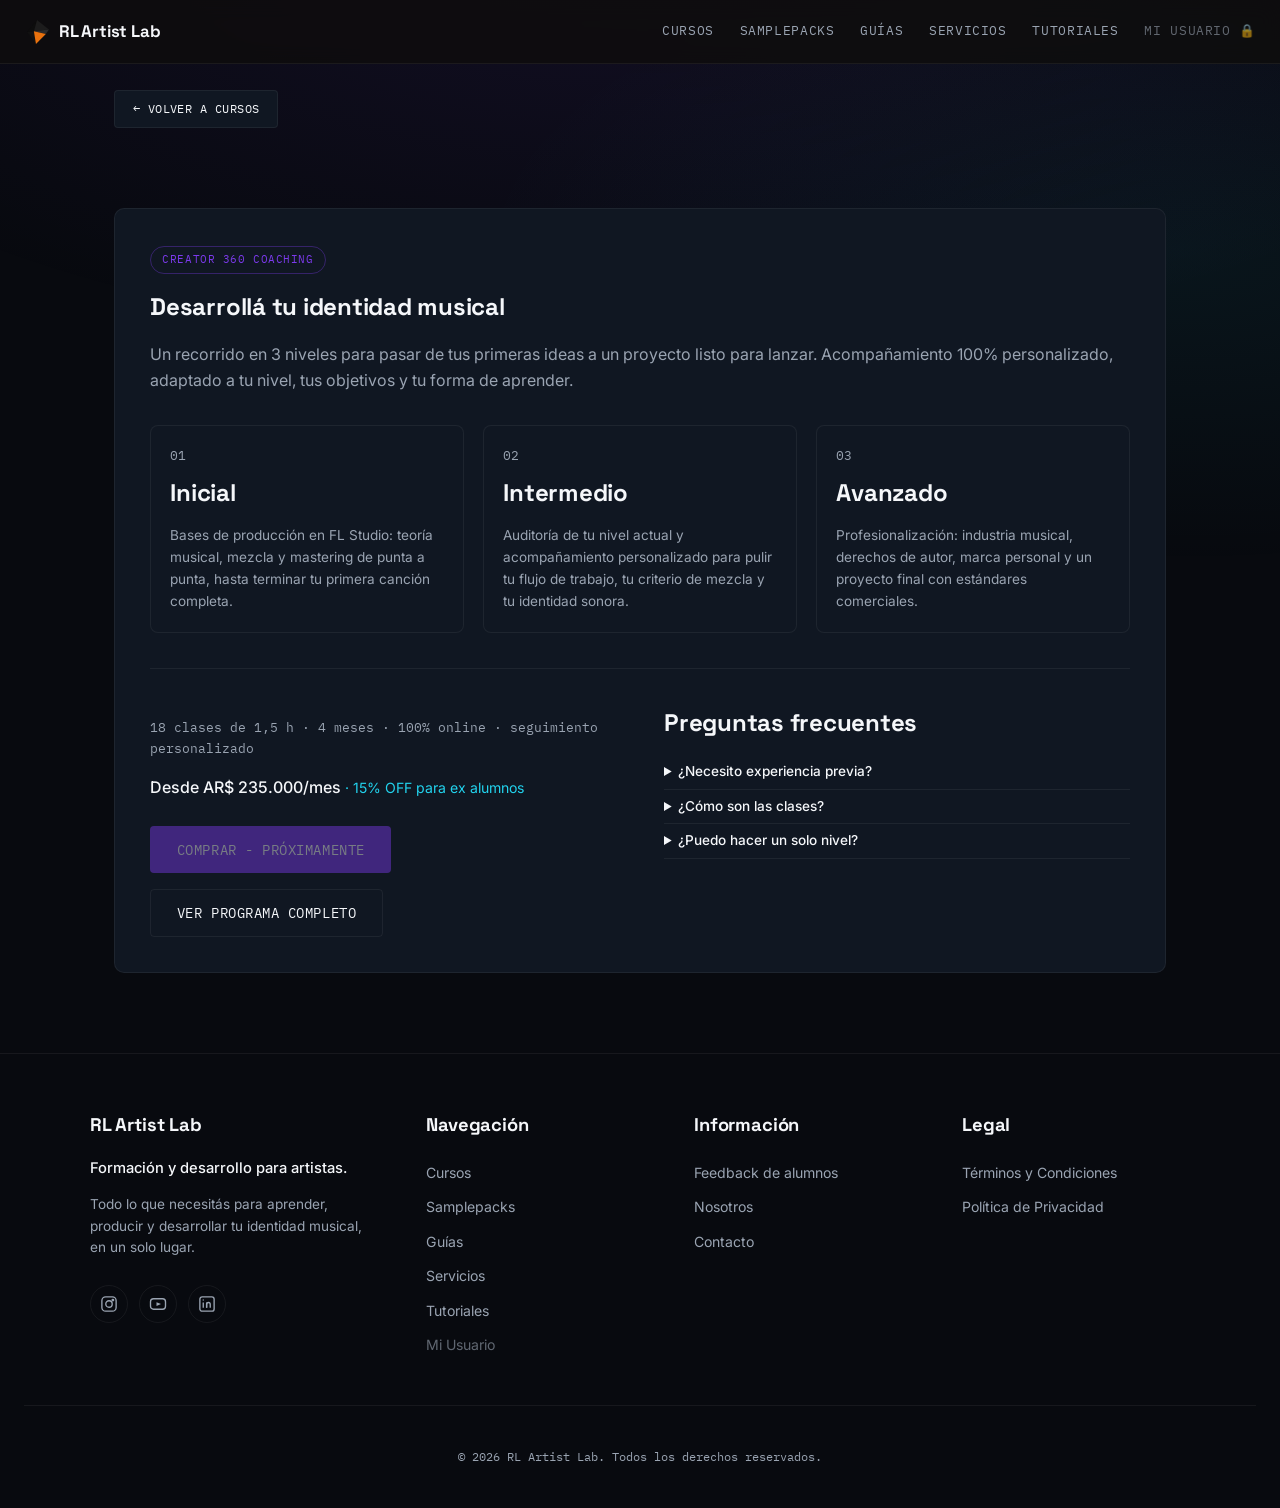
==== curso-creator-360.html @ 0e2e9aeb "Reestructurar seccion Cursos en grilla y nueva pagina Creator 360" ====
<!DOCTYPE html>
<html lang="es">
<head>
<meta charset="UTF-8">
<meta name="viewport" content="width=device-width, initial-scale=1.0">

<title>Creator 360 Coaching | RL Artist Lab</title>
<meta name="description" content="Creator 360 Coaching: acompañamiento 100% personalizado en 3 niveles para desarrollar tu identidad musical, con Angel Marcelo.">
<meta name="robots" content="index, follow">
<link rel="canonical" href="https://angelmarcelok.github.io/curso-creator-360.html">

<meta property="og:type" content="website">
<meta property="og:site_name" content="RL Artist Lab">
<meta property="og:title" content="Creator 360 Coaching | RL Artist Lab">
<meta property="og:description" content="Acompañamiento 100% personalizado, adaptado a tu nivel, tus objetivos y tu forma de aprender.">
<meta property="og:url" content="https://angelmarcelok.github.io/curso-creator-360.html">
<meta property="og:image" content="https://angelmarcelok.github.io/img/curso-creator-360.jpg">
<meta property="og:locale" content="es_AR">

<link rel="icon" type="image/png" sizes="32x32" href="img/favicon-32.png">
<link rel="icon" type="image/png" sizes="512x512" href="img/favicon-512.png">
<link rel="apple-touch-icon" href="img/favicon-512.png">

<link rel="preconnect" href="https://fonts.googleapis.com">
<link rel="preconnect" href="https://fonts.gstatic.com" crossorigin>
<link href="https://fonts.googleapis.com/css2?family=Space+Grotesk:wght@400;500;700&family=Inter:wght@400;500;600&family=IBM+Plex+Mono:wght@400;500&display=swap" rel="stylesheet">
<link rel="stylesheet" href="css/style.css">
</head>
<body>

<div class="waveform-bg" aria-hidden="true"></div>

<header class="site-header">
  <a href="index.html#home" class="logo" aria-label="RL Artist Lab — Ir al inicio">
    <svg class="logo-mark" viewBox="0 0 100 100" aria-hidden="true">
      <polygon points="50,4 38,47 12,50" fill="#0d0d0d"/>
      <polygon points="50,4 96,40 38,47" fill="#1c1c1c"/>
      <polygon points="96,40 84,58 38,47" fill="#2b2b2b"/>
      <polygon points="12,50 38,47 46,96" fill="#111111"/>
      <polygon points="38,47 84,58 46,96" fill="#E8720F"/>
    </svg>
    <span class="logo-text">RL Artist Lab</span>
  </a>
  <button class="nav-toggle" id="navToggle" aria-label="Abrir menú" aria-expanded="false">
    <span></span><span></span><span></span>
  </button>
  <nav class="site-nav" id="siteNav">
    <a href="index.html#cursos">Cursos</a>
    <a href="index.html#samples">Samplepacks</a>
    <a href="index.html#guias">Guías</a>
    <a href="index.html#servicios">Servicios</a>
    <a href="index.html#tutoriales">Tutoriales</a>
    <a href="#" class="nav-locked" title="Próximamente">Mi Usuario 🔒</a>
  </nav>
</header>

<main>

  <!-- Barra de navegación específica de esta página -->
  <div class="subpage-nav">
    <a href="index.html#cursos" class="btn btn-outline btn-small">← Volver a Cursos</a>
  </div>

  <!-- CREATOR 360 COACHING -->
  <section class="section" id="creator-360">
    <div class="course-card">
      <span class="badge">Creator 360 Coaching</span>
      <h1>Desarrollá tu identidad musical</h1>
      <p class="section-intro course-lead">Un recorrido en 3 niveles para pasar de tus primeras ideas a un proyecto listo para lanzar. Acompañamiento 100% personalizado, adaptado a tu nivel, tus objetivos y tu forma de aprender.</p>

      <div class="level-grid">
        <div class="level-card">
          <p class="level-num">01</p>
          <h3>Inicial</h3>
          <p>Bases de producción en FL Studio: teoría musical, mezcla y mastering de punta a punta, hasta terminar tu primera canción completa.</p>
        </div>
        <div class="level-card">
          <p class="level-num">02</p>
          <h3>Intermedio</h3>
          <p>Auditoría de tu nivel actual y acompañamiento personalizado para pulir tu flujo de trabajo, tu criterio de mezcla y tu identidad sonora.</p>
        </div>
        <div class="level-card">
          <p class="level-num">03</p>
          <h3>Avanzado</h3>
          <p>Profesionalización: industria musical, derechos de autor, marca personal y un proyecto final con estándares comerciales.</p>
        </div>
      </div>

      <div class="course-info-grid">
        <div class="course-faq-col">
          <h3>Preguntas frecuentes</h3>
          <details>
            <summary>¿Necesito experiencia previa?</summary>
            <p>No. Elegimos el nivel según tu punto de partida.</p>
          </details>
          <details>
            <summary>¿Cómo son las clases?</summary>
            <p>18 clases individuales de 1,5 h por Zoom, con seguimiento personalizado.</p>
          </details>
          <details>
            <summary>¿Puedo hacer un solo nivel?</summary>
            <p>Sí. Cada nivel es independiente o puede formar parte del recorrido anual.</p>
          </details>
        </div>

        <div class="course-summary-col">
          <p class="course-meta">18 clases de 1,5 h · 4 meses · 100% online · seguimiento personalizado</p>
          <p class="course-price">Desde AR$ 235.000/mes <span class="price-off">· 15% OFF para ex alumnos</span></p>

          <div class="course-cta">
            <button type="button" class="btn btn-primary btn-disabled" disabled>Comprar - Próximamente</button>
            <button type="button" class="btn btn-outline" id="btnVerPrograma">Ver programa completo</button>
          </div>
        </div>
      </div>
    </div>
  </section>

</main>

<footer class="site-footer-main">
  <div class="footer-grid footer-grid-4">
    <div class="footer-col footer-col-nav footer-col-brand">
      <h3>RL Artist Lab</h3>
      <p class="footer-tagline">Formación y desarrollo para artistas.</p>
      <p class="footer-desc">Todo lo que necesitás para aprender, producir y desarrollar tu identidad musical, en un solo lugar.</p>
      <div class="socials">
        <a href="#" class="social-icon" data-social="instagram" aria-label="Instagram (próximamente)">
          <svg viewBox="0 0 24 24" fill="none" stroke="currentColor" stroke-width="1.8"><rect x="2.5" y="2.5" width="19" height="19" rx="5"/><circle cx="12" cy="12" r="4.3"/><circle cx="17.2" cy="6.8" r="1"/></svg>
        </a>
        <a href="#" class="social-icon" data-social="youtube" aria-label="YouTube (próximamente)">
          <svg viewBox="0 0 24 24" fill="none" stroke="currentColor" stroke-width="1.8"><rect x="2" y="5" width="20" height="14" rx="4"/><path d="M10 9.5l6 2.5-6 2.5z" fill="currentColor" stroke="none"/></svg>
        </a>
        <a href="#" class="social-icon" data-social="linkedin" aria-label="LinkedIn (próximamente)">
          <svg viewBox="0 0 24 24" fill="none" stroke="currentColor" stroke-width="1.8"><rect x="2.5" y="2.5" width="19" height="19" rx="3"/><line x1="7" y1="10" x2="7" y2="17"/><circle cx="7" cy="6.7" r="0.9" fill="currentColor" stroke="none"/><path d="M11.5 17v-4.5c0-1.5 1-2.5 2.5-2.5s2.3 1 2.3 2.5V17"/><line x1="11.5" y1="10" x2="11.5" y2="17"/></svg>
        </a>
      </div>
    </div>

    <div class="footer-col footer-col-nav">
      <h3>Navegación</h3>
      <nav aria-label="Navegación del footer">
        <a href="index.html#cursos">Cursos</a>
        <a href="index.html#samples">Samplepacks</a>
        <a href="index.html#guias">Guías</a>
        <a href="index.html#servicios">Servicios</a>
        <a href="index.html#tutoriales">Tutoriales</a>
        <a href="#" class="nav-locked" title="Próximamente">Mi Usuario</a>
      </nav>
    </div>

    <div class="footer-col footer-col-nav">
      <h3>Información</h3>
      <nav aria-label="Información">
        <a href="feedback.html#feedback">Feedback de alumnos</a>
        <a href="feedback.html#nosotros">Nosotros</a>
        <a href="feedback.html#contacto">Contacto</a>
      </nav>
    </div>

    <div class="footer-col footer-col-nav">
      <h3>Legal</h3>
      <nav aria-label="Legal">
        <a href="#" title="Próximamente">Términos y Condiciones</a>
        <a href="#" title="Próximamente">Política de Privacidad</a>
      </nav>
    </div>
  </div>

  <div class="footer-bottom">
    <p>© <span id="year"></span> RL Artist Lab. Todos los derechos reservados.</p>
  </div>
</footer>

<div class="pdf-modal" id="pdfModal" aria-hidden="true">
  <div class="pdf-modal-backdrop" data-pdf-close></div>
  <div class="pdf-modal-content" role="dialog" aria-modal="true" aria-label="Programa completo — Creator 360 Coaching">
    <button type="button" class="pdf-modal-close" data-pdf-close aria-label="Cerrar visor">✕</button>
    <div class="pdf-viewer">
      <img src="img/programa/pagina-1.jpg" alt="Página del programa Creator 360 Coaching" id="pdfPageImg" draggable="false" oncontextmenu="return false">
    </div>
    <div class="pdf-modal-nav">
      <button type="button" class="btn btn-small" id="pdfPrev">← Anterior</button>
      <span class="pdf-page-indicator" id="pdfPageIndicator">1 / 8</span>
      <button type="button" class="btn btn-small" id="pdfNext">Siguiente →</button>
    </div>
  </div>
</div>

<script src="js/script.js"></script>
</body>
</html>
---- css/style.css ----
/* ============================================
   RL ARTIST LAB — SISTEMA DE COLOR
   ============================================
   Negro azulado = profundidad | Violeta = creatividad/identidad
   Cyan = energía/impacto (uso mínimo, ~2-5%) | Blanco = claridad.
   Jerarquía: fondos oscuros ~65% / superficies y grises ~20% /
   blanco ~10% / acentos ~5%. El violeta es el acento dominante;
   el cian se reserva para detalles puntuales, nunca masivo.
   ============================================ */
:root {
  /* Fondos */
  --bg: #080a0f;              /* Background principal: hero, navbar, footer, grandes superficies */
  --surface: #101722;         /* Background secundario: secciones alternadas */
  --surface-2: #101722;       /* Surface / card color: cards, contenedores, formularios */
  --line: rgba(255, 255, 255, 0.06); /* Border sutil */

  /* Texto */
  --text: #f5f7fa;            /* Primary text: H1/H2/H3, títulos */
  --text-dim: #9aa4b2;        /* Secondary / muted text: descripciones, metadata */

  /* Acentos */
  --violet: #7c3aed;          /* Acento principal de marca/acción: CTA, links, estados activos */
  --violet-light: #a78bfa;    /* Hover / microinteracciones */
  --cyan: #22d3ee;            /* Acento secundario: solo detalles puntuales, uso mínimo */

  /* Alias de compatibilidad interna (mismos roles, nueva paleta) */
  --amber: var(--violet);
  --amber-dim: rgba(124, 58, 237, 0.35);
  --teal: var(--violet);

  /* Estados de formulario */
  --success: #4fc98a;
  --warning: #d6b24f;
  --error: #d65f4f;

  --font-display: "Space Grotesk", sans-serif;
  --font-body: "Inter", sans-serif;
  --font-mono: "IBM Plex Mono", monospace;

  --max-w: 1100px;
}

* { box-sizing: border-box; }

html { scroll-behavior: smooth; }

@media (prefers-reduced-motion: reduce) {
  html { scroll-behavior: auto; }
  * { animation-duration: 0.001ms !important; animation-iteration-count: 1 !important; transition-duration: 0.001ms !important; }
}

body {
  margin: 0;
  background: var(--bg);
  color: var(--text);
  font-family: var(--font-body);
  line-height: 1.6;
  -webkit-font-smoothing: antialiased;
}

h1, h2, h3, h4 {
  font-family: var(--font-display);
  font-weight: 700;
  margin: 0 0 0.6rem;
  letter-spacing: -0.01em;
}

a { color: inherit; }

/* ambient waveform background */
.waveform-bg {
  position: fixed;
  inset: 0;
  z-index: -1;
  background:
    radial-gradient(ellipse 80% 50% at 50% -10%, rgba(124,58,237,0.10), transparent),
    radial-gradient(ellipse 55% 35% at 92% 28%, rgba(34,211,238,0.06), transparent);
}

/* ============================================
   HEADER / NAV
   ============================================ */
.site-header {
  position: sticky;
  top: 0;
  z-index: 100;
  display: flex;
  align-items: center;
  justify-content: space-between;
  padding: 1.1rem 1.5rem;
  background: rgba(15,14,13,0.85);
  backdrop-filter: blur(10px);
  border-bottom: 1px solid var(--line);
}

.logo {
  display: flex;
  align-items: center;
  gap: 0.55rem;
  text-decoration: none;
}
.logo-mark {
  height: 26px;
  width: auto;
  display: block;
}
.logo-text {
  font-family: var(--font-display);
  font-weight: 700;
  font-size: 1.05rem;
  letter-spacing: -0.01em;
  color: var(--text);
}

.site-nav {
  display: flex;
  align-items: center;
  gap: 1.6rem;
  font-family: var(--font-mono);
  font-size: 0.8rem;
  text-transform: uppercase;
  letter-spacing: 0.05em;
}

.site-nav a {
  text-decoration: none;
  color: var(--text-dim);
  transition: color 0.2s;
  padding: 0.2rem 0;
  border-bottom: 1px solid transparent;
}
.site-nav a:hover, .site-nav a:focus-visible {
  color: var(--teal);
  border-bottom-color: var(--teal);
}
.nav-locked { opacity: 0.6; }

.nav-toggle {
  display: none;
  flex-direction: column;
  gap: 4px;
  background: none;
  border: none;
  cursor: pointer;
  padding: 0.4rem;
}
.nav-toggle span {
  width: 22px;
  height: 2px;
  background: var(--text);
}

/* ============================================
   HERO
   ============================================ */
.hero {
  max-width: var(--max-w);
  margin: 0 auto;
  padding: 5.5rem 1.5rem 4rem;
  text-align: left;
}

.eyebrow {
  font-family: var(--font-mono);
  font-size: 0.75rem;
  letter-spacing: 0.12em;
  text-transform: uppercase;
  color: var(--amber);
  margin: 0 0 1rem;
}

.hero h1 {
  display: flex;
  align-items: center;
  gap: 1.1rem;
  flex-wrap: wrap;
  line-height: 0.95;
  margin-bottom: 1.4rem;
}
.hero-logo-mark {
  height: clamp(48px, 8vw, 84px);
  width: auto;
  flex-shrink: 0;
  display: block;
}
.hero-logo-text {
  font-family: var(--font-display);
  font-weight: 700;
  font-size: clamp(2.2rem, 6vw, 4.2rem);
  letter-spacing: -0.01em;
  color: var(--text);
  line-height: 1;
}

.hero-sub {
  max-width: 50ch;
  color: var(--text);
  font-size: clamp(1.1rem, 2vw, 1.3rem);
  font-weight: 500;
  line-height: 1.55;
  margin-bottom: 2.8rem;
}

.hero-cta {
  display: flex;
  gap: 1rem;
  flex-wrap: wrap;
  margin-bottom: 3rem;
}

.btn {
  font-family: var(--font-mono);
  font-size: 0.85rem;
  text-transform: uppercase;
  letter-spacing: 0.04em;
  padding: 0.85rem 1.6rem;
  border-radius: 4px;
  border: 1px solid transparent;
  text-decoration: none;
  cursor: pointer;
  display: inline-block;
  transition: transform 0.15s, background 0.2s, border-color 0.2s;
}
.btn:hover { transform: translateY(-1px); }

.btn-primary {
  background: var(--amber);
  color: #f5f7fa;
}
.btn-primary:hover { background: var(--violet-light); }

.btn-outline {
  background: transparent;
  border-color: var(--line);
  color: var(--text);
}
.btn-outline:hover {
  background: var(--amber);
  border-color: var(--amber);
  color: #f5f7fa;
}

.btn-small {
  padding: 0.55rem 1.1rem;
  font-size: 0.75rem;
  background: var(--surface-2);
  border-color: var(--line);
  color: var(--text);
}
.btn-small:hover { border-color: var(--teal); color: var(--teal); }

.btn-disabled, .btn-disabled:hover {
  opacity: 0.45;
  cursor: not-allowed;
  transform: none;
}

/* decorative equalizer under hero */
.eq {
  display: flex;
  align-items: flex-end;
  gap: 4px;
  height: 40px;
  max-width: 300px;
}
.eq span {
  flex: 1;
  background: linear-gradient(to top, var(--amber-dim), var(--amber));
  border-radius: 2px;
  animation: eq-move 1.4s ease-in-out infinite;
}
.eq span:nth-child(odd) { animation-duration: 1.1s; }
.eq span:nth-child(3n) { animation-duration: 1.6s; }
.eq span:nth-child(1){animation-delay:0s}.eq span:nth-child(2){animation-delay:.1s}
.eq span:nth-child(3){animation-delay:.2s}.eq span:nth-child(4){animation-delay:.3s}
.eq span:nth-child(5){animation-delay:.4s}.eq span:nth-child(6){animation-delay:.5s}
.eq span:nth-child(7){animation-delay:.6s}.eq span:nth-child(8){animation-delay:.2s}
.eq span:nth-child(9){animation-delay:.1s}.eq span:nth-child(10){animation-delay:.5s}
.eq span:nth-child(11){animation-delay:.3s}.eq span:nth-child(12){animation-delay:0s}

@keyframes eq-move {
  0%, 100% { height: 20%; }
  50% { height: 100%; }
}

/* hero detail block + interactive highlight */
.hero-detail {
  margin: 0 0 2.4rem;
  max-width: 680px;
}
.hero-detail h2 {
  font-size: 1.05rem;
  text-transform: uppercase;
  letter-spacing: 0.04em;
  color: var(--text-dim);
  margin-bottom: 0.9rem;
}
.hero-detail p {
  color: var(--text-dim);
  font-size: 0.95rem;
  line-height: 1.75;
}
.hero-detail .hl {
  cursor: default;
  transition: color 0.2s;
}
.hero-detail .hl:hover {
  color: var(--amber);
}
.hero-cta .btn.btn-highlight {
  transform: translateY(-2px);
}
.hero-cta .btn-outline.btn-highlight,
.hero-cta .btn-outline.btn-active {
  background: var(--amber);
  border-color: var(--amber);
  color: #f5f7fa;
}

/* ============================================
   SECTIONS
   ============================================ */
.section {
  max-width: var(--max-w);
  margin: 0 auto;
  padding: 5rem 1.5rem;
  scroll-margin-top: 80px;
}
.section-alt {
  max-width: none;
  background: var(--surface);
  border-top: 1px solid var(--line);
  border-bottom: 1px solid var(--line);
}
.section-alt > * { max-width: var(--max-w); margin-left: auto; margin-right: auto; }
.section-alt > .section-intro { margin-left: 0; }

.section h2 { font-size: clamp(1.8rem, 4vw, 2.6rem); }

.section-intro {
  color: var(--text-dim);
  max-width: 55ch;
  margin-bottom: 2.5rem;
}

.note {
  font-family: var(--font-mono);
  font-size: 0.78rem;
  color: var(--text-dim);
  margin-top: 1.2rem;
}

/* ============================================
   CURSOS
   ============================================ */
.course-card {
  background: var(--surface-2);
  border: 1px solid var(--line);
  border-radius: 10px;
  padding: 2.2rem;
}
.badge {
  display: inline-block;
  font-family: var(--font-mono);
  font-size: 0.7rem;
  text-transform: uppercase;
  letter-spacing: 0.05em;
  color: var(--amber);
  border: 1px solid var(--amber-dim);
  border-radius: 100px;
  padding: 0.25rem 0.7rem;
  margin-bottom: 0.9rem;
}
.course-card h3 { font-size: 1.5rem; margin-bottom: 0.8rem; }
.course-lead { max-width: none; margin-bottom: 2rem; }

.level-grid {
  display: grid;
  grid-template-columns: repeat(3, 1fr);
  gap: 1.2rem;
  margin-bottom: 1.8rem;
}
.level-card {
  background: var(--surface);
  border: 1px solid var(--line);
  border-radius: 8px;
  padding: 1.2rem;
}
.level-num {
  font-family: var(--font-mono);
  color: var(--text-dim);
  font-size: 0.8rem;
  margin: 0 0 0.5rem;
}
.level-card h4 {
  font-size: 1rem;
  margin-bottom: 0.5rem;
}
.level-card p:not(.level-num) {
  color: var(--text-dim);
  font-size: 0.85rem;
  margin: 0;
}

.course-info-grid {
  display: grid;
  grid-template-columns: 1fr 1fr;
  gap: 3rem;
  margin-top: 2.2rem;
  padding-top: 2.2rem;
  border-top: 1px solid var(--line);
  align-items: start;
}
.course-summary-col { order: 1; }
.course-faq-col { order: 2; }

/* Columna izquierda: FAQ compacta */
.course-faq-col h4 {
  font-family: var(--font-mono);
  font-size: 0.72rem;
  text-transform: uppercase;
  letter-spacing: 0.08em;
  color: var(--cyan);
  margin-bottom: 0.7rem;
}
.course-faq-col details {
  border-bottom: 1px solid var(--line);
  padding: 0.5rem 0;
}
.course-faq-col summary {
  cursor: pointer;
  font-size: 0.85rem;
  font-weight: 500;
  line-height: 1.3;
}
.course-faq-col details p {
  color: var(--text-dim);
  font-size: 0.8rem;
  line-height: 1.5;
  margin: 0.4rem 0 0;
}

/* Columna derecha: resumen, precio y CTAs */
.course-meta {
  font-family: var(--font-mono);
  font-size: 0.82rem;
  color: var(--text-dim);
  margin-bottom: 0.8rem;
}
.course-price {
  font-size: 1rem;
  font-weight: 500;
  margin-bottom: 1.6rem;
}
.price-off {
  font-weight: 400;
  color: var(--cyan);
  font-size: 0.88rem;
}
.course-cta {
  display: flex;
  gap: 1rem;
  flex-wrap: wrap;
}

/* ============================================
   VISOR DE PROGRAMA (MODAL)
   ============================================ */
.pdf-modal {
  position: fixed;
  inset: 0;
  z-index: 1000;
  display: none;
  align-items: center;
  justify-content: center;
}
.pdf-modal.open { display: flex; }
.pdf-modal-backdrop {
  position: absolute;
  inset: 0;
  background: rgba(0, 0, 0, 0.85);
}
.pdf-modal-content {
  position: relative;
  z-index: 1;
  background: var(--surface);
  border: 1px solid var(--line);
  border-radius: 10px;
  padding: 1.5rem;
  max-width: min(92vw, 980px);
  max-height: 94vh;
  display: flex;
  flex-direction: column;
  gap: 1rem;
}
.pdf-modal-close {
  position: absolute;
  top: 0.6rem;
  right: 0.6rem;
  background: var(--surface-2);
  border: 1px solid var(--line);
  color: var(--text);
  width: 32px;
  height: 32px;
  border-radius: 50%;
  cursor: pointer;
  font-size: 0.9rem;
}
.pdf-viewer {
  overflow: hidden;
  border-radius: 6px;
  display: flex;
  align-items: center;
  justify-content: center;
  background: var(--bg);
}
.pdf-viewer img {
  max-width: 100%;
  max-height: 80vh;
  object-fit: contain;
  user-select: none;
  pointer-events: none;
  display: block;
}
.pdf-modal-nav {
  display: flex;
  align-items: center;
  justify-content: space-between;
  font-family: var(--font-mono);
  font-size: 0.8rem;
  color: var(--text-dim);
}

/* ============================================
   SUBNAVEGACIÓN (página Feedback)
   ============================================ */
.subpage-nav {
  max-width: var(--max-w);
  margin: 0 auto;
  padding: 1.6rem 1.5rem 0;
  display: flex;
  align-items: center;
  justify-content: space-between;
  flex-wrap: wrap;
  gap: 1rem;
}
.subpage-legal {
  display: flex;
  gap: 1.5rem;
  font-family: var(--font-mono);
  font-size: 0.78rem;
}
.subpage-legal a {
  color: var(--text-dim);
  text-decoration: none;
  border-bottom: 1px dotted var(--line);
}
.subpage-legal a:hover { color: var(--teal); border-bottom-color: var(--teal); }

/* ============================================
   TESTIMONIOS
   ============================================ */
.testimonials-disclaimer { margin-top: -1rem; margin-bottom: 2.5rem; }

.testimonial-grid {
  display: grid;
  grid-template-columns: repeat(auto-fit, minmax(280px, 1fr));
  gap: 1.5rem;
}
.testimonial-card {
  background: var(--surface-2);
  border: 1px solid var(--line);
  border-radius: 10px;
  padding: 1.5rem;
  display: flex;
  flex-direction: column;
  gap: 0.9rem;
}
.stars {
  color: var(--amber);
  font-size: 1.1rem;
  letter-spacing: 0.15em;
}
.testimonial-text {
  color: var(--text-dim);
  font-size: 0.92rem;
  line-height: 1.6;
  flex-grow: 1;
}
.testimonial-author {
  font-family: var(--font-mono);
  font-size: 0.78rem;
  text-transform: uppercase;
  letter-spacing: 0.04em;
  color: var(--text-dim);
  opacity: 0.75;
}

/* ============================================
   SAMPLE PACKS
   ============================================ */
.filters {
  display: flex;
  gap: 0.6rem;
  margin-bottom: 2rem;
  flex-wrap: wrap;
}
.filter-btn {
  font-family: var(--font-mono);
  font-size: 0.75rem;
  text-transform: uppercase;
  letter-spacing: 0.04em;
  background: transparent;
  border: 1px solid var(--line);
  color: var(--text-dim);
  border-radius: 100px;
  padding: 0.5rem 1rem;
  cursor: pointer;
  transition: all 0.2s;
}
.filter-btn:hover { border-color: var(--teal); color: var(--teal); }
.filter-btn.active { background: var(--amber); border-color: var(--amber); color: #f5f7fa; }

.pack-grid {
  display: grid;
  grid-template-columns: repeat(auto-fill, minmax(220px, 1fr));
  gap: 1.5rem;
}
.pack-card {
  background: var(--bg);
  border: 1px solid var(--line);
  border-radius: 10px;
  padding: 1.2rem;
  transition: border-color 0.2s, transform 0.2s;
}
.pack-card:hover { border-color: var(--amber-dim); transform: translateY(-3px); }
.pack-art {
  height: 110px;
  border-radius: 6px;
  margin-bottom: 1rem;
  background:
    repeating-linear-gradient(90deg, var(--amber-dim) 0 3px, transparent 3px 9px),
    linear-gradient(160deg, var(--surface-2), var(--surface));
  background-blend-mode: overlay;
}
.pack-art-real {
  height: auto;
  aspect-ratio: 1 / 1;
  background: none;
  overflow: hidden;
  position: relative;
}
.pack-art-real img {
  width: 100%;
  height: 100%;
  object-fit: cover;
  display: block;
}
.preview-play {
  position: absolute;
  inset: 0;
  margin: auto;
  width: 56px;
  height: 56px;
  border-radius: 50%;
  border: none;
  background: rgba(20, 20, 20, 0.65);
  color: var(--text);
  font-size: 1.1rem;
  display: flex;
  align-items: center;
  justify-content: center;
  cursor: pointer;
  opacity: 0;
  transition: opacity 0.2s, background 0.2s, transform 0.15s;
}
.pack-art-real:hover .preview-play { opacity: 1; }
.preview-play:hover { background: var(--amber); color: #f5f7fa; transform: scale(1.06); }
.preview-play.is-playing { opacity: 1; background: var(--cyan); color: #080a0f; }

/* En dispositivos táctiles (sin hover) el botón queda siempre visible */
@media (hover: none) {
  .preview-play { opacity: 1; }
}
.pack-card-link { display: block; text-decoration: none; color: inherit; cursor: pointer; }
.pack-card-link:hover { border-color: var(--amber-dim); transform: translateY(-3px); }

.pack-footer-single { justify-content: flex-end; }

.pack-card-empty {
  background: transparent;
  border-style: dashed;
  border-color: var(--line);
  display: flex;
  flex-direction: column;
}
.pack-card-empty .pack-art {
  background: repeating-linear-gradient(135deg, var(--surface) 0 8px, var(--surface-2) 8px 16px);
  opacity: 0.5;
}
.pack-card-empty:hover { border-color: var(--line); transform: none; }
.pack-coming {
  text-align: center;
  font-family: var(--font-mono);
  font-size: 0.75rem;
  text-transform: uppercase;
  letter-spacing: 0.06em;
  color: var(--text-dim);
  opacity: 0.6;
  margin: 0.5rem 0 0.2rem;
}
.pack-genre {
  font-family: var(--font-mono);
  font-size: 0.7rem;
  text-transform: uppercase;
  color: var(--teal);
  margin: 0 0 0.3rem;
}
.pack-card h3 { font-size: 1.05rem; margin-bottom: 0.2rem; }
.pack-meta { color: var(--text-dim); font-size: 0.82rem; margin-bottom: 1rem; }
.pack-footer { display: flex; align-items: center; justify-content: space-between; }
.price { font-family: var(--font-mono); font-weight: 500; color: var(--amber); }

/* ============================================
   TUTORIALES
   ============================================ */
.tutorial-grid {
  display: grid;
  grid-template-columns: repeat(3, 1fr);
  gap: 1.2rem;
}
.tutorial-card {
  display: block;
  text-decoration: none;
  color: var(--text);
}

.tutorial-thumb {
  aspect-ratio: 16 / 9;
  overflow: hidden;
  border-radius: 8px;
  border: 2px solid transparent;
  transition: border-color 0.2s;
}
.tutorial-card:hover .tutorial-thumb { border-color: var(--amber); }
.tutorial-thumb img {
  width: 100%;
  height: 100%;
  object-fit: cover;
  display: block;
}

.tutorial-meta {
  display: flex;
  align-items: flex-start;
  gap: 0.7rem;
  margin-top: 0.7rem;
}
.tutorial-avatar {
  flex-shrink: 0;
  width: 34px;
  height: 34px;
  border-radius: 50%;
  object-fit: cover;
}
.tutorial-card h3 {
  font-family: var(--font-body);
  font-weight: 500;
  font-size: 0.88rem;
  line-height: 1.35;
  margin: 0.1rem 0 0;
}

/* ============================================
   SERVICIOS
   ============================================ */
.service-grid {
  display: grid;
  grid-template-columns: repeat(auto-fit, minmax(200px, 1fr));
  gap: 1.8rem;
}
.service-card {
  border-top: 2px solid var(--amber-dim);
  padding-top: 1rem;
}
.service-num {
  font-family: var(--font-mono);
  color: var(--text-dim);
  font-size: 0.8rem;
  margin-bottom: 0.4rem;
}
.service-card h3 { font-size: 1.1rem; margin-bottom: 0.5rem; }
.service-card p { color: var(--text-dim); font-size: 0.9rem; margin: 0; }

/* ============================================
   SOBRE MI
   ============================================ */
.bio { font-size: 1.05rem; }

.about-content {
  display: flex;
  align-items: flex-start;
  gap: 2.2rem;
}

.bio-photo {
  flex-shrink: 0;
  width: 150px;
  height: 150px;
  border-radius: 50%;
  overflow: hidden;
  border: 2px solid var(--amber-dim);
  box-shadow: 0 0 0 6px rgba(255, 255, 255, 0.06);
}
.bio-photo img {
  width: 100%;
  height: 100%;
  object-fit: cover;
  display: block;
}

/* ============================================
   CONTACTO
   ============================================ */
.contact-form {
  max-width: 480px;
  display: flex;
  flex-direction: column;
  gap: 1.2rem;
}
.form-row { display: flex; flex-direction: column; gap: 0.4rem; }
.form-row label {
  font-family: var(--font-mono);
  font-size: 0.75rem;
  text-transform: uppercase;
  color: var(--text-dim);
  letter-spacing: 0.04em;
}
.form-row input, .form-row textarea {
  background: var(--surface-2);
  border: 1px solid var(--line);
  border-radius: 6px;
  padding: 0.7rem 0.9rem;
  color: var(--text);
  font-family: var(--font-body);
  font-size: 0.95rem;
}
.form-row input:focus, .form-row textarea:focus {
  outline: 2px solid var(--teal);
  outline-offset: 1px;
}
.contact-form .btn { align-self: flex-start; }

.socials {
  display: flex;
  gap: 0.7rem;
  margin: 1.6rem 0;
}
.social-icon {
  display: flex;
  align-items: center;
  justify-content: center;
  width: 38px;
  height: 38px;
  border-radius: 50%;
  border: 1px solid var(--line);
  color: var(--text-dim);
  transition: color 0.2s, border-color 0.2s;
}
.social-icon svg { width: 18px; height: 18px; }
.social-icon:hover, .social-icon:focus-visible {
  color: var(--teal);
  border-color: var(--teal);
}

/* ============================================
   SECCIÓN NOSOTROS + CONTACTO (contenido, no footer)
   ============================================ */
.content-footer-section {
  background: var(--surface);
  border-top: 1px solid var(--line);
  padding: 4.5rem 1.5rem 0;
}

.footer-grid {
  max-width: var(--max-w);
  margin: 0 auto;
  display: grid;
  grid-template-columns: 1fr 1fr;
  gap: 4rem;
  padding-bottom: 3.5rem;
}

.footer-col h3 {
  font-size: 1.4rem;
  margin-bottom: 1.4rem;
}
.footer-col .section-intro { margin-bottom: 2rem; }
.footer-col .about-content { align-items: flex-start; }

/* ============================================
   FOOTER (marca, navegación, comunidad)
   ============================================ */
.site-footer-main {
  background: var(--bg);
  border-top: 1px solid var(--line);
  padding: 3.5rem 1.5rem 0;
}

.footer-grid-4 {
  grid-template-columns: 1.3fr 1fr 1fr 1fr;
  gap: 2.5rem;
  padding-bottom: 3rem;
  align-items: start;
}

.footer-grid-4 .footer-col h3 {
  font-size: 1.15rem;
  margin-bottom: 1.1rem;
}
.footer-tagline {
  color: var(--text);
  font-weight: 500;
  font-size: 0.92rem;
  margin-bottom: 0.4rem;
}
.footer-desc {
  color: var(--text-dim);
  font-size: 0.85rem;
  line-height: 1.6;
  max-width: 32ch;
}

.footer-col-nav nav {
  display: flex;
  flex-direction: column;
  gap: 0.75rem;
  padding-top: 0.3rem;
}
.footer-col-nav a {
  color: var(--text-dim);
  text-decoration: none;
  font-size: 0.88rem;
  transition: color 0.2s;
}
.footer-col-nav a:hover, .footer-col-nav a:focus-visible { color: var(--teal); }
.footer-col-nav a.nav-locked { opacity: 0.6; }

.footer-bottom {
  border-top: 1px solid var(--line);
  padding: 1.8rem 1.5rem;
  text-align: center;
  font-family: var(--font-mono);
  font-size: 0.78rem;
  color: var(--text-dim);
}
.footer-note { margin-top: 0.4rem; opacity: 0.7; }

/* focus visibility */
a:focus-visible, button:focus-visible {
  outline: 2px solid var(--teal);
  outline-offset: 2px;
}

/* ============================================
   RESPONSIVE
   ============================================ */
@media (max-width: 780px) {
  .nav-toggle { display: flex; }
  .site-nav {
    position: absolute;
    top: 100%;
    left: 0;
    right: 0;
    background: var(--bg);
    border-bottom: 1px solid var(--line);
    flex-direction: column;
    align-items: flex-start;
    padding: 1.2rem 1.5rem;
    gap: 1rem;
    display: none;
  }
  .site-nav.open { display: flex; }
  .course-grid { grid-template-columns: 1fr; gap: 1.5rem; }
  .tutorial-grid { grid-template-columns: 1fr; }
  .footer-grid { grid-template-columns: 1fr; gap: 3rem; }
  .level-grid { grid-template-columns: 1fr; }
  .course-info-grid { grid-template-columns: 1fr; gap: 2rem; }
  .course-summary-col { order: 1; }
  .course-faq-col { order: 2; }
  .pdf-modal-content { max-width: 94vw; padding: 1rem; }
  .pdf-viewer img { max-height: 60vh; }
  .footer-col .about-content { flex-direction: column; align-items: center; text-align: center; }
  .footer-col .about-content .section-intro { margin-left: auto; margin-right: auto; }
  .about-content { flex-direction: column; align-items: center; text-align: center; }
  .about-content .section-intro { margin-left: auto; margin-right: auto; }
  .footer-grid-4 { grid-template-columns: 1fr; gap: 2.2rem; text-align: center; }
  .footer-desc { max-width: none; margin-left: auto; margin-right: auto; }
  .socials { justify-content: center; }
  .footer-col-nav nav { align-items: center; }
  .subpage-nav { flex-direction: column; align-items: flex-start; }
}
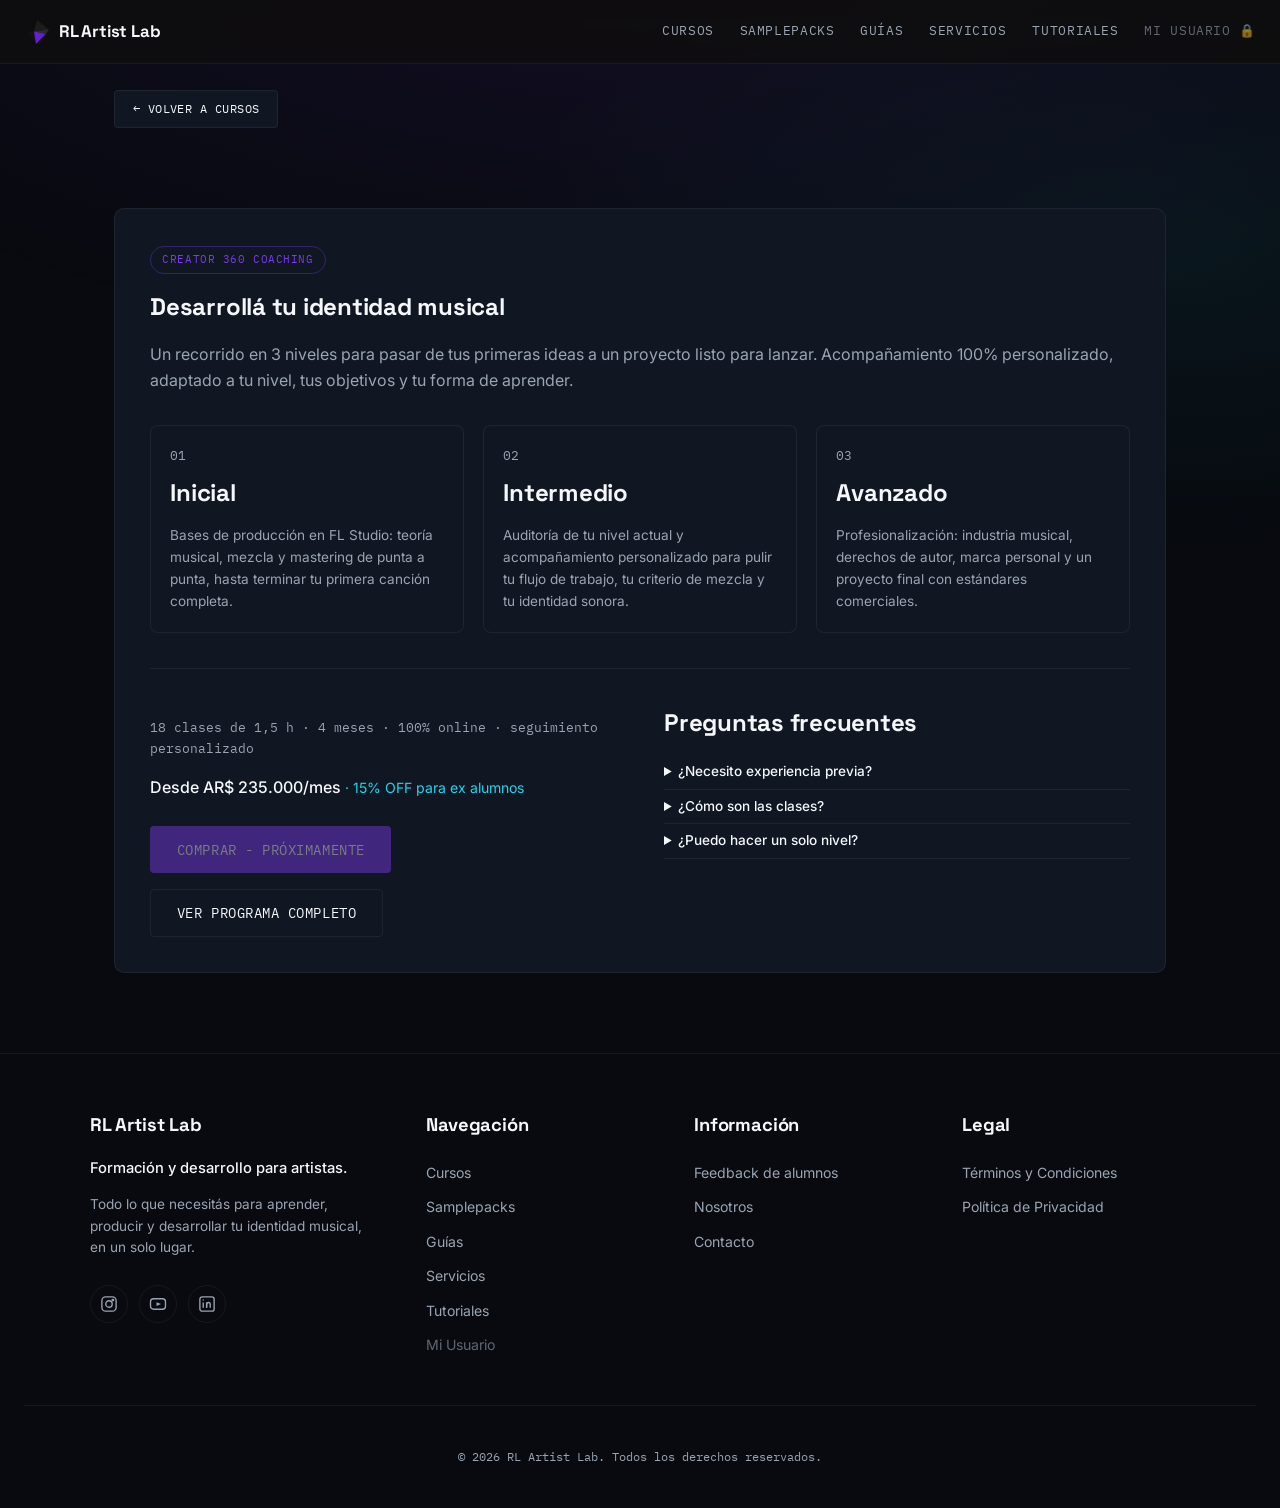
==== commit 2a84fb0b: "Actualizar isotipo y favicons a color purpura" ====
--- a/curso-creator-360.html
+++ b/curso-creator-360.html
@@ -37,7 +37,7 @@
       <polygon points="50,4 96,40 38,47" fill="#1c1c1c"/>
       <polygon points="96,40 84,58 38,47" fill="#2b2b2b"/>
       <polygon points="12,50 38,47 46,96" fill="#111111"/>
-      <polygon points="38,47 84,58 46,96" fill="#E8720F"/>
+      <polygon points="38,47 84,58 46,96" fill="#6122C8"/>
     </svg>
     <span class="logo-text">RL Artist Lab</span>
   </a>
--- a/css/style.css
+++ b/css/style.css
@@ -332,8 +332,11 @@
   border-top: 1px solid var(--line);
   border-bottom: 1px solid var(--line);
 }
-.section-alt > * { max-width: var(--max-w); margin-left: auto; margin-right: auto; }
-.section-alt > .section-intro { margin-left: 0; }
+.section-alt > * {
+  max-width: var(--max-w);
+  margin-left: max(calc((100% - var(--max-w)) / 2), 0px);
+  margin-right: auto;
+}
 
 .section h2 { font-size: clamp(1.8rem, 4vw, 2.6rem); }
 
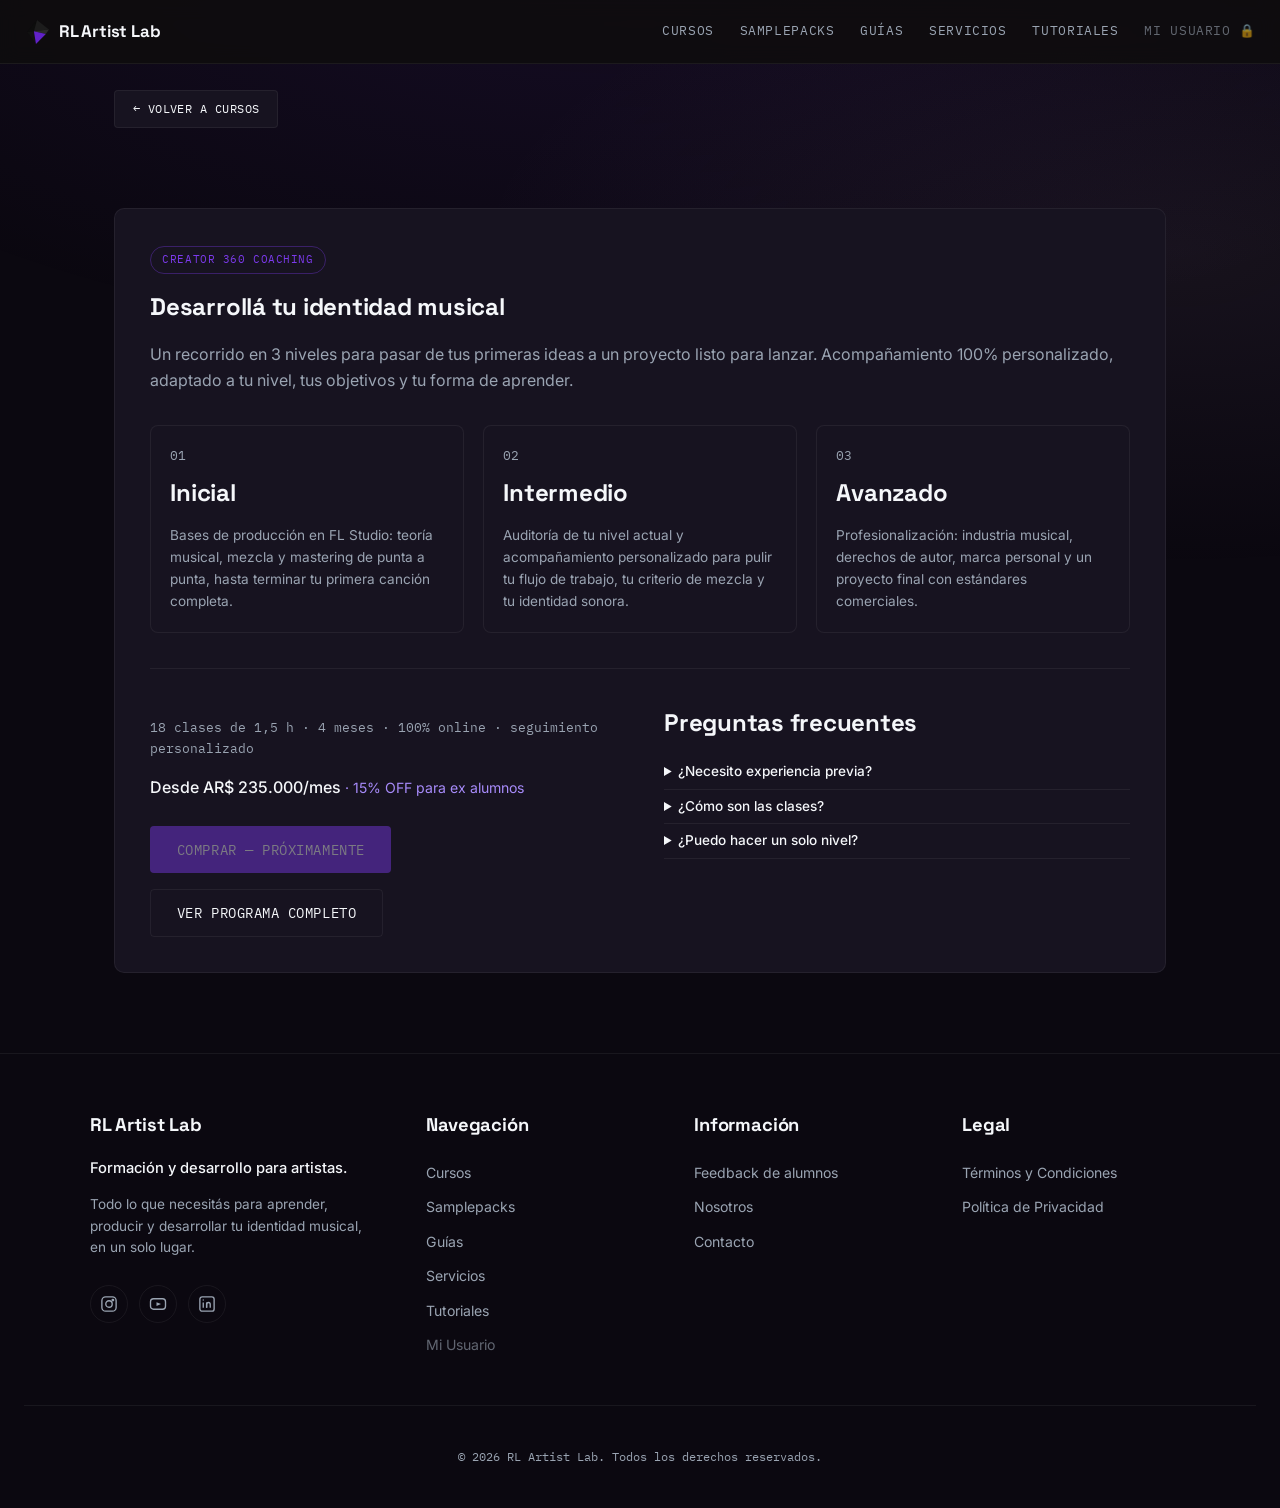
==== commit ef04ecfa: "Auditoria general: limpieza de codigo y correccion ortografica" ====
--- a/curso-creator-360.html
+++ b/curso-creator-360.html
@@ -108,7 +108,7 @@
           <p class="course-price">Desde AR$ 235.000/mes <span class="price-off">· 15% OFF para ex alumnos</span></p>
 
           <div class="course-cta">
-            <button type="button" class="btn btn-primary btn-disabled" disabled>Comprar - Próximamente</button>
+            <button type="button" class="btn btn-primary btn-disabled" disabled>Comprar — Próximamente</button>
             <button type="button" class="btn btn-outline" id="btnVerPrograma">Ver programa completo</button>
           </div>
         </div>
--- a/css/style.css
+++ b/css/style.css
@@ -9,9 +9,9 @@
    ============================================ */
 :root {
   /* Fondos */
-  --bg: #080a0f;              /* Background principal: hero, navbar, footer, grandes superficies */
-  --surface: #101722;         /* Background secundario: secciones alternadas */
-  --surface-2: #101722;       /* Surface / card color: cards, contenedores, formularios */
+  --bg: #0b0810;               /* Background principal: hero, navbar, footer, grandes superficies */
+  --surface: #171320;          /* Background secundario: secciones alternadas */
+  --surface-2: #171320;        /* Surface / card color: cards, contenedores, formularios */
   --line: rgba(255, 255, 255, 0.06); /* Border sutil */
 
   /* Texto */
@@ -21,7 +21,6 @@
   /* Acentos */
   --violet: #7c3aed;          /* Acento principal de marca/acción: CTA, links, estados activos */
   --violet-light: #a78bfa;    /* Hover / microinteracciones */
-  --cyan: #22d3ee;            /* Acento secundario: solo detalles puntuales, uso mínimo */
 
   /* Alias de compatibilidad interna (mismos roles, nueva paleta) */
   --amber: var(--violet);
@@ -74,7 +73,7 @@
   z-index: -1;
   background:
     radial-gradient(ellipse 80% 50% at 50% -10%, rgba(124,58,237,0.10), transparent),
-    radial-gradient(ellipse 55% 35% at 92% 28%, rgba(34,211,238,0.06), transparent);
+    radial-gradient(ellipse 55% 35% at 92% 28%, rgba(171,144,185,0.08), transparent);
 }
 
 /* ============================================
@@ -158,15 +157,6 @@
   margin: 0 auto;
   padding: 5.5rem 1.5rem 4rem;
   text-align: left;
-}
-
-.eyebrow {
-  font-family: var(--font-mono);
-  font-size: 0.75rem;
-  letter-spacing: 0.12em;
-  text-transform: uppercase;
-  color: var(--amber);
-  margin: 0 0 1rem;
 }
 
 .hero h1 {
@@ -423,7 +413,7 @@
   font-size: 0.72rem;
   text-transform: uppercase;
   letter-spacing: 0.08em;
-  color: var(--cyan);
+  color: var(--violet-light);
   margin-bottom: 0.7rem;
 }
 .course-faq-col details {
@@ -457,7 +447,7 @@
 }
 .price-off {
   font-weight: 400;
-  color: var(--cyan);
+  color: var(--violet-light);
   font-size: 0.88rem;
 }
 .course-cta {
@@ -547,18 +537,6 @@
   flex-wrap: wrap;
   gap: 1rem;
 }
-.subpage-legal {
-  display: flex;
-  gap: 1.5rem;
-  font-family: var(--font-mono);
-  font-size: 0.78rem;
-}
-.subpage-legal a {
-  color: var(--text-dim);
-  text-decoration: none;
-  border-bottom: 1px dotted var(--line);
-}
-.subpage-legal a:hover { color: var(--teal); border-bottom-color: var(--teal); }
 
 /* ============================================
    TESTIMONIOS
@@ -679,7 +657,7 @@
 }
 .pack-art-real:hover .preview-play { opacity: 1; }
 .preview-play:hover { background: var(--amber); color: #f5f7fa; transform: scale(1.06); }
-.preview-play.is-playing { opacity: 1; background: var(--cyan); color: #080a0f; }
+.preview-play.is-playing { opacity: 1; background: var(--violet-light); color: var(--bg); }
 
 /* En dispositivos táctiles (sin hover) el botón queda siempre visible */
 @media (hover: none) {
@@ -876,15 +854,6 @@
   border-color: var(--teal);
 }
 
-/* ============================================
-   SECCIÓN NOSOTROS + CONTACTO (contenido, no footer)
-   ============================================ */
-.content-footer-section {
-  background: var(--surface);
-  border-top: 1px solid var(--line);
-  padding: 4.5rem 1.5rem 0;
-}
-
 .footer-grid {
   max-width: var(--max-w);
   margin: 0 auto;
@@ -957,7 +926,6 @@
   font-size: 0.78rem;
   color: var(--text-dim);
 }
-.footer-note { margin-top: 0.4rem; opacity: 0.7; }
 
 /* focus visibility */
 a:focus-visible, button:focus-visible {
@@ -984,7 +952,6 @@
     display: none;
   }
   .site-nav.open { display: flex; }
-  .course-grid { grid-template-columns: 1fr; gap: 1.5rem; }
   .tutorial-grid { grid-template-columns: 1fr; }
   .footer-grid { grid-template-columns: 1fr; gap: 3rem; }
   .level-grid { grid-template-columns: 1fr; }
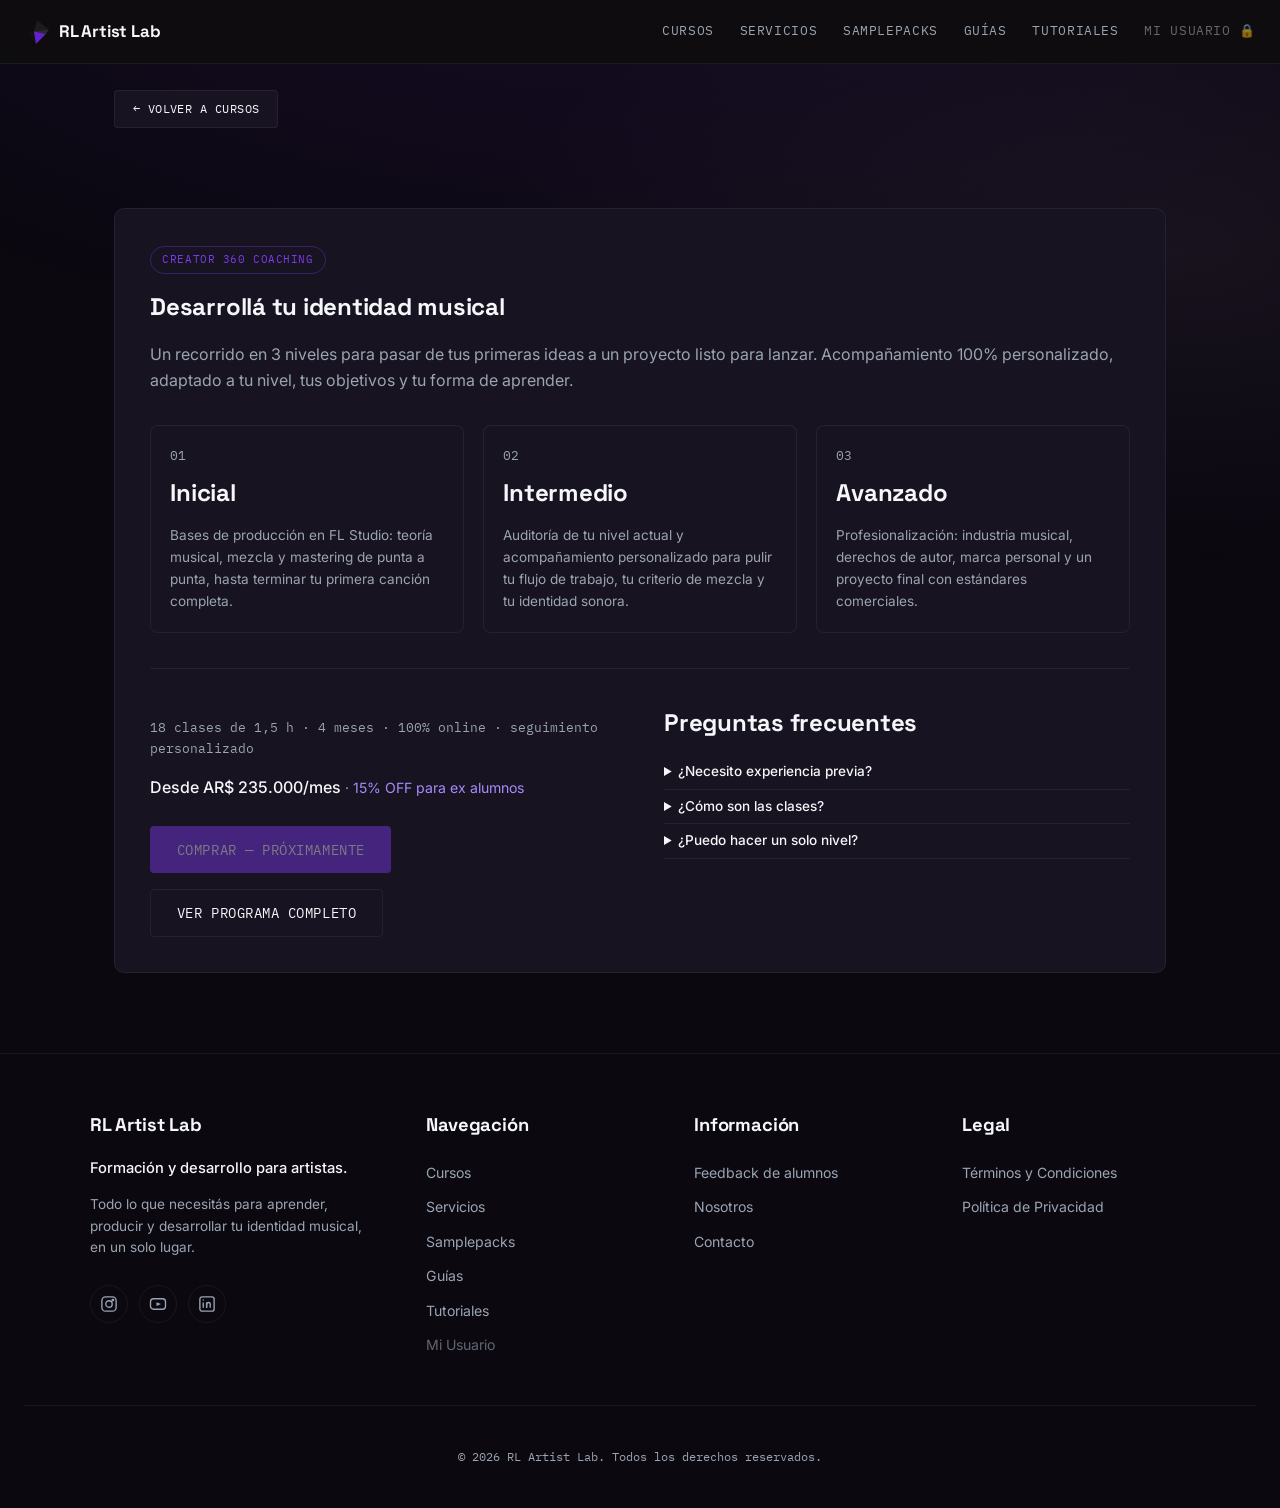
==== commit 978eefed: "Actualizar orden de navegacion en pagina de Mentoria" ====
--- a/curso-creator-360.html
+++ b/curso-creator-360.html
@@ -46,9 +46,9 @@
   </button>
   <nav class="site-nav" id="siteNav">
     <a href="index.html#cursos">Cursos</a>
+    <a href="index.html#servicios">Servicios</a>
     <a href="index.html#samples">Samplepacks</a>
     <a href="index.html#guias">Guías</a>
-    <a href="index.html#servicios">Servicios</a>
     <a href="index.html#tutoriales">Tutoriales</a>
     <a href="#" class="nav-locked" title="Próximamente">Mi Usuario 🔒</a>
   </nav>
@@ -141,9 +141,9 @@
       <h3>Navegación</h3>
       <nav aria-label="Navegación del footer">
         <a href="index.html#cursos">Cursos</a>
+        <a href="index.html#servicios">Servicios</a>
         <a href="index.html#samples">Samplepacks</a>
         <a href="index.html#guias">Guías</a>
-        <a href="index.html#servicios">Servicios</a>
         <a href="index.html#tutoriales">Tutoriales</a>
         <a href="#" class="nav-locked" title="Próximamente">Mi Usuario</a>
       </nav>
--- a/css/style.css
+++ b/css/style.css
@@ -156,12 +156,16 @@
   max-width: var(--max-w);
   margin: 0 auto;
   padding: 5.5rem 1.5rem 4rem;
-  text-align: left;
+  text-align: center;
+  display: flex;
+  flex-direction: column;
+  align-items: center;
 }
 
 .hero h1 {
   display: flex;
   align-items: center;
+  justify-content: center;
   gap: 1.1rem;
   flex-wrap: wrap;
   line-height: 0.95;
@@ -184,17 +188,66 @@
 
 .hero-sub {
   max-width: 50ch;
+  margin: 0 auto 1rem;
   color: var(--text);
   font-size: clamp(1.1rem, 2vw, 1.3rem);
   font-weight: 500;
   line-height: 1.55;
-  margin-bottom: 2.8rem;
+}
+
+.hero-info {
+  max-width: 58ch;
+  margin: 0 auto 2.6rem;
+  color: var(--text-dim);
+  font-size: 0.98rem;
+  line-height: 1.75;
+}
+
+.hero-cta-compact { margin-bottom: 1rem; }
+
+.btn-cta-compact {
+  padding: 0.55rem 1.2rem;
+  font-size: 0.72rem;
+}
+
+/* ============================================
+   CINTA DE TEXTO (MARQUEE)
+   ============================================ */
+.marquee {
+  overflow: hidden;
+  background: var(--violet);
+  padding: 0.65rem 0;
+}
+.marquee-track {
+  display: flex;
+  align-items: center;
+  width: max-content;
+  gap: 1.4rem;
+  animation: marquee-scroll 24s linear infinite;
+}
+.marquee:hover .marquee-track { animation-play-state: paused; }
+.marquee-item {
+  font-family: var(--font-mono);
+  font-size: 0.8rem;
+  text-transform: uppercase;
+  letter-spacing: 0.05em;
+  color: #f5f7fa;
+  white-space: nowrap;
+}
+.marquee-dot {
+  font-size: 0.8rem;
+  color: rgba(245, 247, 250, 0.55);
+}
+@keyframes marquee-scroll {
+  from { transform: translateX(0); }
+  to { transform: translateX(-50%); }
 }
 
 .hero-cta {
   display: flex;
   gap: 1rem;
   flex-wrap: wrap;
+  justify-content: center;
   margin-bottom: 3rem;
 }
 
@@ -344,6 +397,49 @@
 }
 
 /* ============================================
+   FILOSOFÍA
+   ============================================ */
+.philosophy-intro {
+  max-width: 65ch;
+  margin-bottom: 3rem;
+}
+.philosophy-lead {
+  color: var(--text);
+  font-size: clamp(1.1rem, 2vw, 1.3rem);
+  font-weight: 500;
+  line-height: 1.5;
+  margin: 0.9rem 0 1.4rem;
+}
+.philosophy-intro .section-intro { margin-bottom: 0; }
+
+.philosophy-grid {
+  display: grid;
+  grid-template-columns: repeat(auto-fit, minmax(240px, 1fr));
+  gap: 2rem;
+}
+.philosophy-card {
+  border-top: 2px solid var(--violet);
+  padding-top: 1.2rem;
+}
+.philosophy-card h3 {
+  font-size: 1.3rem;
+  margin-bottom: 0.7rem;
+}
+.philosophy-card p {
+  color: var(--text-dim);
+  line-height: 1.65;
+  margin: 0 0 1rem;
+}
+.philosophy-tags {
+  font-family: var(--font-mono);
+  font-size: 0.78rem;
+  text-transform: uppercase;
+  letter-spacing: 0.03em;
+  color: var(--violet-light);
+  margin: 0 !important;
+}
+
+/* ============================================
    CURSOS
    ============================================ */
 .course-card {
@@ -454,6 +550,33 @@
   display: flex;
   gap: 1rem;
   flex-wrap: wrap;
+}
+
+/* Cuerpo de contenido (páginas de servicio): párrafos, subtítulos, listas */
+.course-body { margin-bottom: 0.4rem; }
+.course-body p {
+  color: var(--text-dim);
+  margin: 0 0 1.1rem;
+  line-height: 1.7;
+}
+.course-body p:last-child { margin-bottom: 0; }
+.course-body h4 {
+  font-size: 1.05rem;
+  margin-top: 1.7rem;
+  margin-bottom: 0.6rem;
+}
+.course-body ul {
+  color: var(--text-dim);
+  margin: 0 0 1.2rem;
+  padding-left: 1.3rem;
+  line-height: 1.7;
+}
+.course-body li { margin-bottom: 0.4rem; }
+.course-tags {
+  font-family: var(--font-mono);
+  font-size: 0.78rem;
+  color: var(--violet-light);
+  margin: 0 0 1.2rem;
 }
 
 /* ============================================
@@ -541,8 +664,6 @@
 /* ============================================
    TESTIMONIOS
    ============================================ */
-.testimonials-disclaimer { margin-top: -1rem; margin-bottom: 2.5rem; }
-
 .testimonial-grid {
   display: grid;
   grid-template-columns: repeat(auto-fit, minmax(280px, 1fr));
@@ -562,6 +683,19 @@
   font-size: 1.1rem;
   letter-spacing: 0.15em;
 }
+.testimonial-heading {
+  display: flex;
+  align-items: center;
+  flex-wrap: wrap;
+  gap: 0.6rem;
+  margin: 0;
+}
+.testimonial-name {
+  font-family: var(--font-mono);
+  font-size: 0.85rem;
+  font-weight: 500;
+  color: var(--text);
+}
 .testimonial-text {
   color: var(--text-dim);
   font-size: 0.92rem;
@@ -575,6 +709,13 @@
   letter-spacing: 0.04em;
   color: var(--text-dim);
   opacity: 0.75;
+}
+.testimonial-card-empty {
+  background: transparent;
+  border-style: dashed;
+  align-items: center;
+  justify-content: center;
+  min-height: 160px;
 }
 
 /* ============================================
@@ -597,18 +738,22 @@
   border-radius: 100px;
   padding: 0.5rem 1rem;
   cursor: pointer;
+  text-decoration: none;
+  display: inline-block;
   transition: all 0.2s;
 }
 .filter-btn:hover { border-color: var(--teal); color: var(--teal); }
 .filter-btn.active { background: var(--amber); border-color: var(--amber); color: #f5f7fa; }
+.filter-btn-disabled { opacity: 0.4; pointer-events: none; }
 
 .pack-grid {
   display: grid;
-  grid-template-columns: repeat(auto-fill, minmax(220px, 1fr));
+  grid-template-columns: repeat(auto-fill, minmax(230px, 1fr));
   gap: 1.5rem;
 }
 .pack-card {
   background: var(--bg);
+  scroll-margin-top: 100px;
   border: 1px solid var(--line);
   border-radius: 10px;
   padding: 1.2rem;
@@ -772,6 +917,8 @@
 }
 .service-card h3 { font-size: 1.1rem; margin-bottom: 0.5rem; }
 .service-card p { color: var(--text-dim); font-size: 0.9rem; margin: 0; }
+.service-card-link { display: block; text-decoration: none; color: inherit; cursor: pointer; transition: transform 0.15s ease, border-color 0.15s ease; }
+.service-card-link:hover { border-color: var(--violet); transform: translateY(-3px); }
 
 /* ============================================
    SOBRE MI
@@ -936,6 +1083,13 @@
 /* ============================================
    RESPONSIVE
    ============================================ */
+@media (max-width: 1000px) {
+  .level-grid { grid-template-columns: 1fr 1fr; }
+  .tutorial-grid { grid-template-columns: 1fr 1fr; }
+  .footer-grid-4 { grid-template-columns: 1fr 1fr; gap: 2.2rem 2.5rem; }
+  .footer-col-brand { grid-column: 1 / -1; }
+}
+
 @media (max-width: 780px) {
   .nav-toggle { display: flex; }
   .site-nav {
@@ -964,9 +1118,21 @@
   .footer-col .about-content .section-intro { margin-left: auto; margin-right: auto; }
   .about-content { flex-direction: column; align-items: center; text-align: center; }
   .about-content .section-intro { margin-left: auto; margin-right: auto; }
-  .footer-grid-4 { grid-template-columns: 1fr; gap: 2.2rem; text-align: center; }
+  .footer-grid-4 { grid-template-columns: 1fr; gap: 2.4rem; text-align: center; }
   .footer-desc { max-width: none; margin-left: auto; margin-right: auto; }
   .socials { justify-content: center; }
   .footer-col-nav nav { align-items: center; }
   .subpage-nav { flex-direction: column; align-items: flex-start; }
-}
+  .hero { padding: 3.5rem 1.25rem 2.5rem; }
+  .section { padding: 3.5rem 1.25rem; }
+  .site-header { padding: 1rem 1.25rem; }
+  .course-card { padding: 1.5rem; }
+}
+
+@media (max-width: 480px) {
+  .level-grid { grid-template-columns: 1fr; }
+  .tutorial-grid { grid-template-columns: 1fr; }
+  .course-info-grid { gap: 1.6rem; }
+  .hero-cta { gap: 0.7rem; }
+  .filters { gap: 0.5rem; }
+}
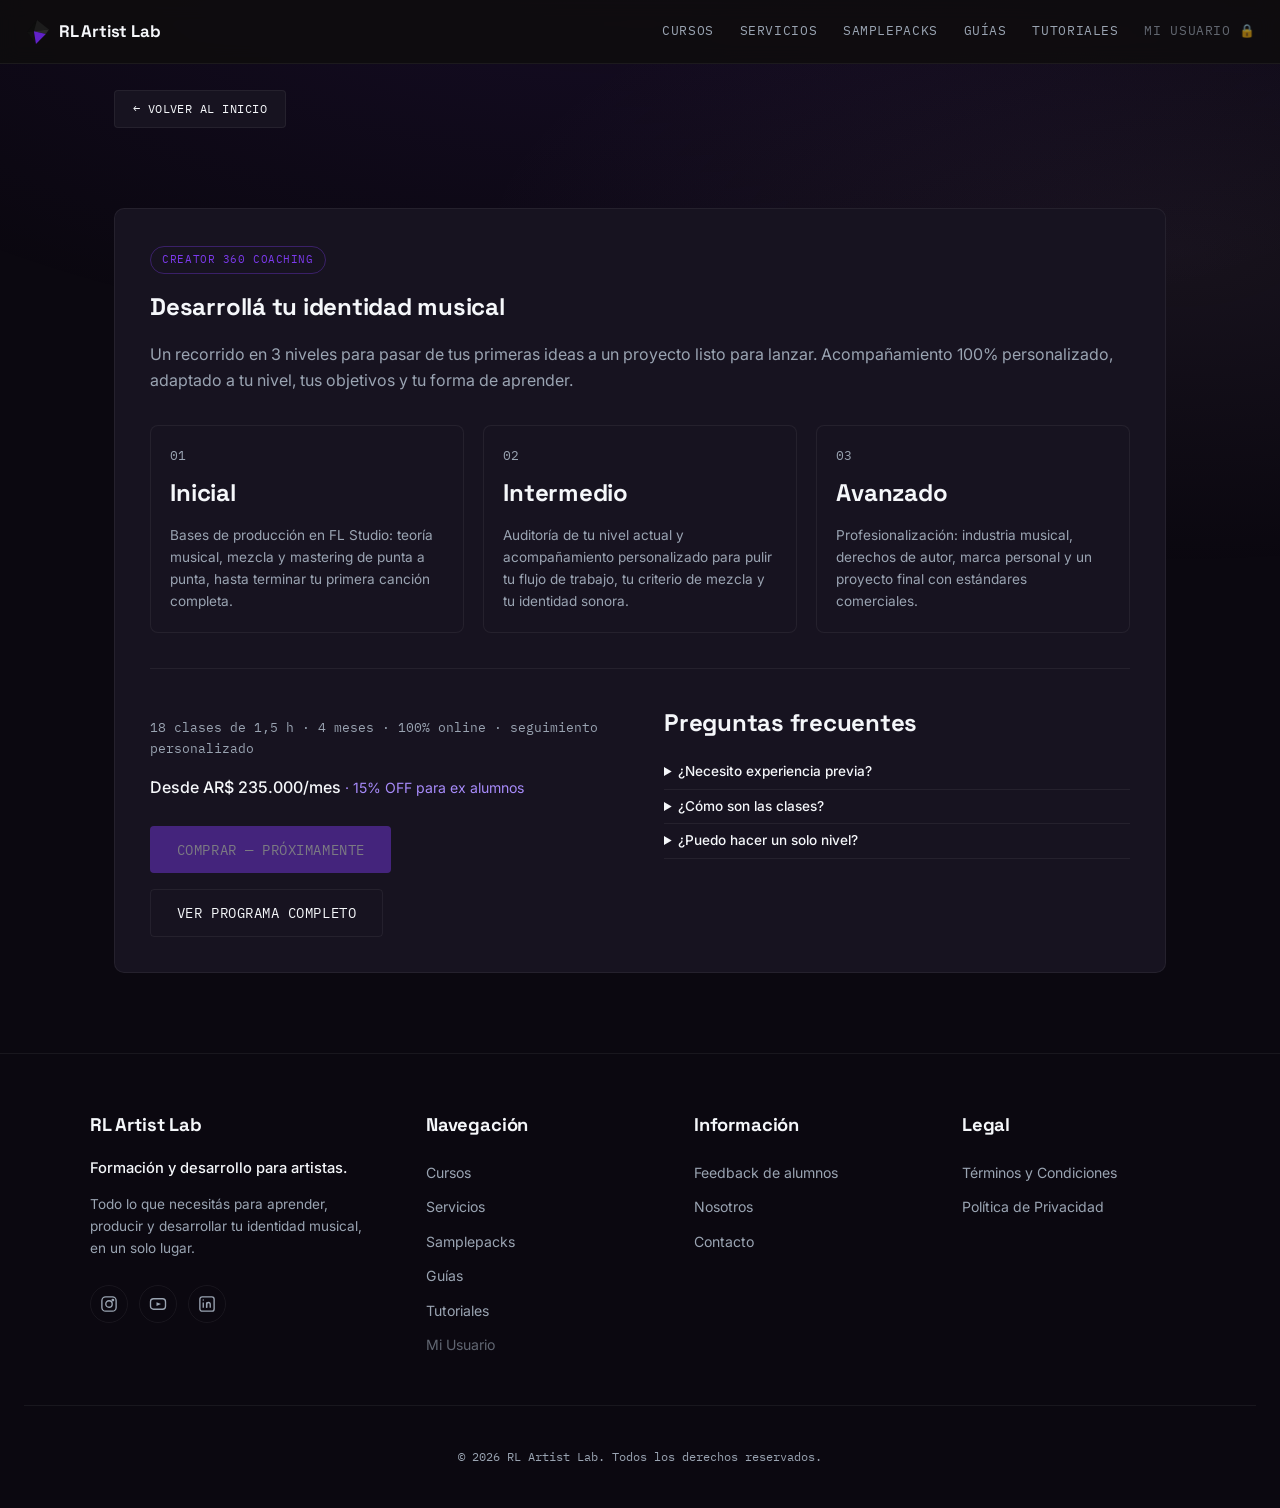
==== commit c5f11b0a: "Video de fondo en Home, filtros de Cursos y Samplepacks, orden de cursos, redes y botones de inicio" ====
--- a/curso-creator-360.html
+++ b/curso-creator-360.html
@@ -7,14 +7,14 @@
 <title>Creator 360 Coaching | RL Artist Lab</title>
 <meta name="description" content="Creator 360 Coaching: acompañamiento 100% personalizado en 3 niveles para desarrollar tu identidad musical, con Angel Marcelo.">
 <meta name="robots" content="index, follow">
-<link rel="canonical" href="https://angelmarcelok.github.io/curso-creator-360.html">
+<link rel="canonical" href="https://rlartistlab.github.io/curso-creator-360.html">
 
 <meta property="og:type" content="website">
 <meta property="og:site_name" content="RL Artist Lab">
 <meta property="og:title" content="Creator 360 Coaching | RL Artist Lab">
 <meta property="og:description" content="Acompañamiento 100% personalizado, adaptado a tu nivel, tus objetivos y tu forma de aprender.">
-<meta property="og:url" content="https://angelmarcelok.github.io/curso-creator-360.html">
-<meta property="og:image" content="https://angelmarcelok.github.io/img/curso-creator-360.jpg">
+<meta property="og:url" content="https://rlartistlab.github.io/curso-creator-360.html">
+<meta property="og:image" content="https://rlartistlab.github.io/img/curso-creator-360.jpg">
 <meta property="og:locale" content="es_AR">
 
 <link rel="icon" type="image/png" sizes="32x32" href="img/favicon-32.png">
@@ -31,7 +31,7 @@
 <div class="waveform-bg" aria-hidden="true"></div>
 
 <header class="site-header">
-  <a href="index.html#home" class="logo" aria-label="RL Artist Lab — Ir al inicio">
+  <a href="./" class="logo" aria-label="RL Artist Lab — Ir al inicio">
     <svg class="logo-mark" viewBox="0 0 100 100" aria-hidden="true">
       <polygon points="50,4 38,47 12,50" fill="#0d0d0d"/>
       <polygon points="50,4 96,40 38,47" fill="#1c1c1c"/>
@@ -58,7 +58,7 @@
 
   <!-- Barra de navegación específica de esta página -->
   <div class="subpage-nav">
-    <a href="index.html#cursos" class="btn btn-outline btn-small">← Volver a Cursos</a>
+    <a href="./" class="btn btn-outline btn-small">← Volver al inicio</a>
   </div>
 
   <!-- CREATOR 360 COACHING -->
@@ -125,13 +125,13 @@
       <p class="footer-tagline">Formación y desarrollo para artistas.</p>
       <p class="footer-desc">Todo lo que necesitás para aprender, producir y desarrollar tu identidad musical, en un solo lugar.</p>
       <div class="socials">
-        <a href="#" class="social-icon" data-social="instagram" aria-label="Instagram (próximamente)">
+        <a href="https://www.instagram.com/rlartistlab" class="social-icon" data-social="instagram" aria-label="Instagram" target="_blank" rel="noopener noreferrer">
           <svg viewBox="0 0 24 24" fill="none" stroke="currentColor" stroke-width="1.8"><rect x="2.5" y="2.5" width="19" height="19" rx="5"/><circle cx="12" cy="12" r="4.3"/><circle cx="17.2" cy="6.8" r="1"/></svg>
         </a>
-        <a href="#" class="social-icon" data-social="youtube" aria-label="YouTube (próximamente)">
+        <a href="https://www.youtube.com/@angelmarcelok" class="social-icon" data-social="youtube" aria-label="YouTube" target="_blank" rel="noopener noreferrer">
           <svg viewBox="0 0 24 24" fill="none" stroke="currentColor" stroke-width="1.8"><rect x="2" y="5" width="20" height="14" rx="4"/><path d="M10 9.5l6 2.5-6 2.5z" fill="currentColor" stroke="none"/></svg>
         </a>
-        <a href="#" class="social-icon" data-social="linkedin" aria-label="LinkedIn (próximamente)">
+        <a href="https://www.linkedin.com/company/rl-artist-lab" class="social-icon" data-social="linkedin" aria-label="LinkedIn" target="_blank" rel="noopener noreferrer">
           <svg viewBox="0 0 24 24" fill="none" stroke="currentColor" stroke-width="1.8"><rect x="2.5" y="2.5" width="19" height="19" rx="3"/><line x1="7" y1="10" x2="7" y2="17"/><circle cx="7" cy="6.7" r="0.9" fill="currentColor" stroke="none"/><path d="M11.5 17v-4.5c0-1.5 1-2.5 2.5-2.5s2.3 1 2.3 2.5V17"/><line x1="11.5" y1="10" x2="11.5" y2="17"/></svg>
         </a>
       </div>
--- a/css/style.css
+++ b/css/style.css
@@ -153,13 +153,39 @@
    HERO
    ============================================ */
 .hero {
-  max-width: var(--max-w);
+  position: relative;
+  isolation: isolate;
+  overflow: hidden;
+  max-width: none;
   margin: 0 auto;
   padding: 5.5rem 1.5rem 4rem;
   text-align: center;
   display: flex;
   flex-direction: column;
   align-items: center;
+}
+
+/* Video de fondo del Hero */
+.hero-video-wrap {
+  position: absolute;
+  inset: 0;
+  z-index: -1;
+  overflow: hidden;
+  background: var(--bg);
+}
+.hero-video {
+  width: 100%;
+  height: 100%;
+  object-fit: cover;
+  display: block;
+}
+.hero-video-overlay {
+  position: absolute;
+  inset: 0;
+  background: linear-gradient(180deg, rgba(11, 8, 16, 0.62) 0%, rgba(11, 8, 16, 0.78) 70%, var(--bg) 100%);
+}
+@media (prefers-reduced-motion: reduce) {
+  .hero-video { display: none; }
 }
 
 .hero h1 {
@@ -223,7 +249,7 @@
   align-items: center;
   width: max-content;
   gap: 1.4rem;
-  animation: marquee-scroll 24s linear infinite;
+  animation: marquee-scroll 65s linear infinite;
 }
 .marquee:hover .marquee-track { animation-play-state: paused; }
 .marquee-item {
@@ -401,7 +427,8 @@
    ============================================ */
 .philosophy-intro {
   max-width: 65ch;
-  margin-bottom: 3rem;
+  margin: 0 auto 3.5rem;
+  text-align: center;
 }
 .philosophy-lead {
   color: var(--text);
@@ -410,33 +437,70 @@
   line-height: 1.5;
   margin: 0.9rem 0 1.4rem;
 }
-.philosophy-intro .section-intro { margin-bottom: 0; }
-
-.philosophy-grid {
-  display: grid;
-  grid-template-columns: repeat(auto-fit, minmax(240px, 1fr));
-  gap: 2rem;
-}
-.philosophy-card {
-  border-top: 2px solid var(--violet);
-  padding-top: 1.2rem;
-}
-.philosophy-card h3 {
+.philosophy-intro .section-intro {
+  margin: 0 auto;
+}
+
+.philosophy-steps {
+  position: relative;
+  display: flex;
+  align-items: flex-start;
+  justify-content: center;
+  gap: 4.5rem;
+  max-width: 900px;
+  margin: 0 auto;
+}
+.philosophy-steps::before {
+  content: '';
+  position: absolute;
+  top: 27px;
+  left: calc(56px / 2 + 6%);
+  right: calc(56px / 2 + 6%);
+  height: 2px;
+  background: var(--line);
+  z-index: 0;
+}
+.philosophy-step {
+  position: relative;
+  z-index: 1;
+  flex: 1;
+  max-width: 260px;
+  text-align: center;
+}
+.philosophy-step-num {
+  width: 56px;
+  height: 56px;
+  border-radius: 50%;
+  background: var(--violet);
+  color: #f5f7fa;
+  font-family: var(--font-display);
+  font-weight: 700;
   font-size: 1.3rem;
+  display: flex;
+  align-items: center;
+  justify-content: center;
+  margin: 0 auto 1.3rem;
+}
+.philosophy-step h3 {
+  font-size: 1.25rem;
   margin-bottom: 0.7rem;
 }
-.philosophy-card p {
+.philosophy-step p {
   color: var(--text-dim);
   line-height: 1.65;
-  margin: 0 0 1rem;
-}
-.philosophy-tags {
-  font-family: var(--font-mono);
-  font-size: 0.78rem;
-  text-transform: uppercase;
-  letter-spacing: 0.03em;
-  color: var(--violet-light);
-  margin: 0 !important;
+  max-width: 30ch;
+  margin: 0 auto;
+}
+
+@media (max-width: 780px) {
+  .philosophy-steps {
+    flex-direction: column;
+    align-items: stretch;
+    gap: 2.6rem;
+    max-width: none;
+  }
+  .philosophy-steps::before { display: none; }
+  .philosophy-step { max-width: none; }
 }
 
 /* ============================================
@@ -1136,3 +1200,30 @@
   .hero-cta { gap: 0.7rem; }
   .filters { gap: 0.5rem; }
 }
+
+/* ============================================
+   SCROLL REVEAL (clases inyectadas por script.js)
+   ============================================ */
+.reveal {
+  opacity: 0;
+  transition: opacity 0.7s cubic-bezier(0.16, 1, 0.3, 1),
+              transform 0.7s cubic-bezier(0.16, 1, 0.3, 1);
+  will-change: opacity, transform;
+}
+.reveal-up    { transform: translateY(28px); }
+.reveal-left  { transform: translateX(-28px); }
+.reveal-right { transform: translateX(28px); }
+.reveal-scale { transform: translateY(18px) scale(0.94); }
+
+.reveal.is-visible {
+  opacity: 1;
+  transform: translateY(0) translateX(0) scale(1);
+}
+
+/* Parallax sutil (transform aplicado vía JS con requestAnimationFrame) */
+.parallax-el { will-change: transform; }
+
+@media (prefers-reduced-motion: reduce) {
+  .reveal { transition: none !important; }
+  .parallax-el { transform: none !important; }
+}
